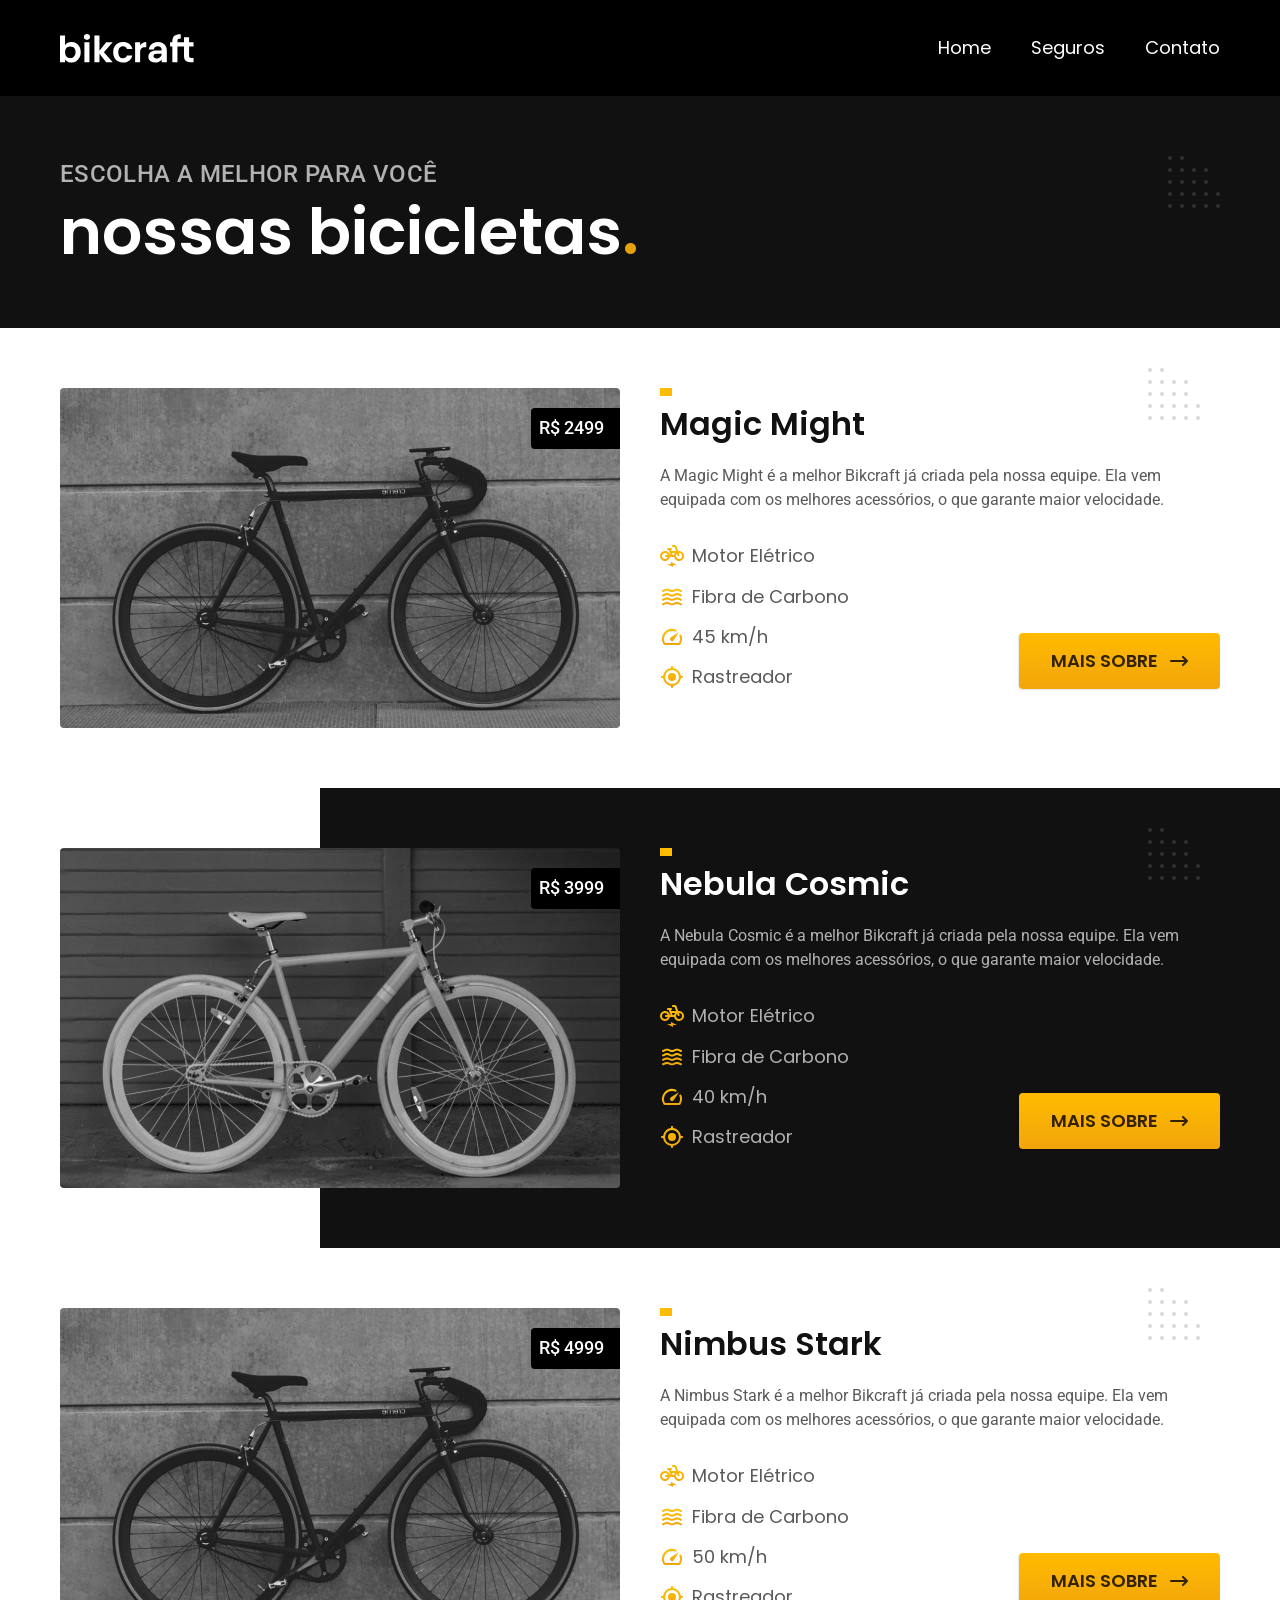
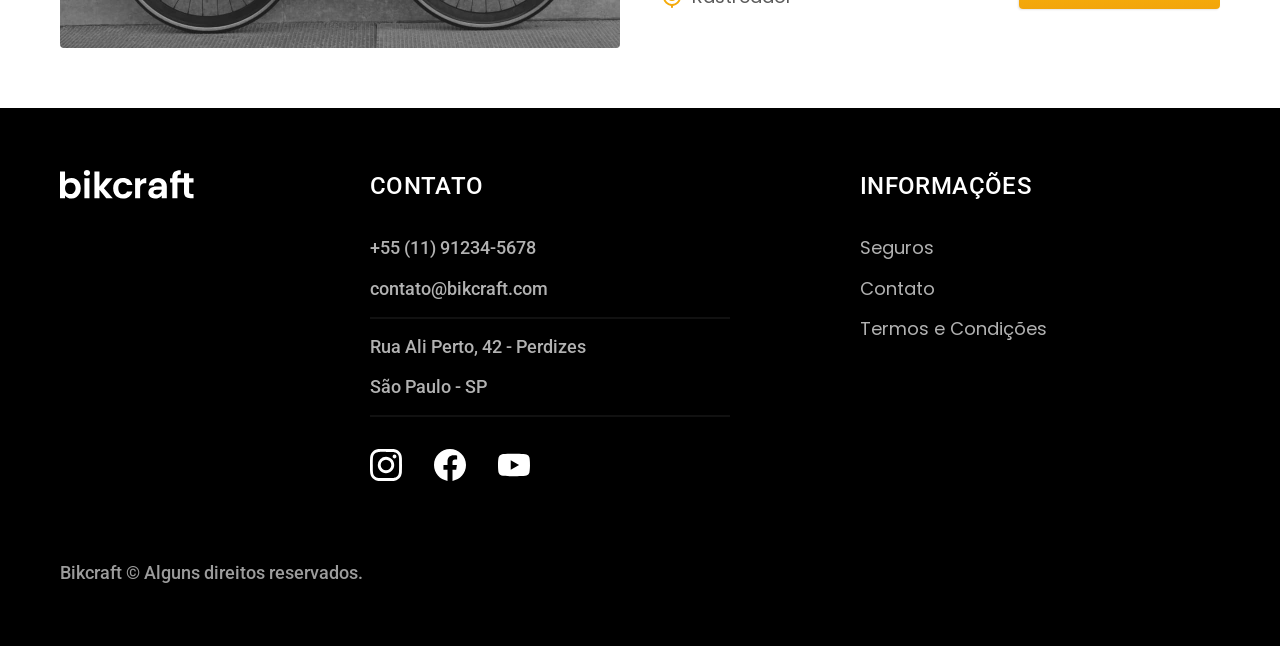
==== bicicletas.html @ 065fa6a9 "otimizacoes" ====
<!DOCTYPE html>
<html lang="pt-br">

<head>
  <meta charset="UTF-8">
  <meta name="viewport" content="width=device-width, initial-scale=1.0">
  <title>Bicicletas | Bikcraft</title>
  <meta name="description" content="Bicicletas Bikcraft.">

  <link rel="preload" href="./css/style.css" as="style">
  <link rel="stylesheet" href="./css/style.css">

  <link rel="preconnect" href="https://fonts.googleapis.com">
  <link rel="preconnect" href="https://fonts.gstatic.com" crossorigin>
  <link href="https://fonts.googleapis.com/css2?family=Merriweather:ital,opsz,wght@0,18..144,900;1,18..144,900&family=Poppins:wght@400;600&family=Roboto:wght@400..500&display=swap" rel="stylesheet">
</head>

<body id="bicicletas">
  <header class="header-bg">
    <div class="header container">
      <a href="./">
        <img src="./img/bikcraft.svg" alt="Bikcraft">
      </a>

      <nav aria-label="primaria">
        <ul class="header-menu font-1-m cor-w">
          <li><a href="./index.html">Home</a></li>
          <li><a href="./seguros.html">Seguros</a></li>
          <li><a href="./contato.html">Contato</a></li>
        </ul>
      </nav>
    </div>
  </header>

  <main>
    <div class="titulo-bg">
      <div class="titulo container">
        <p class="font-2-l-b cor-5">Escolha a melhor para você</p>
        <h1 class="font-1-xxl cor-w">nossas bicicletas<span class="cor-p1">.</span></h1>
      </div>
    </div>

    <div class="bicicletas container">
      <div class="bicicletas-imagem">
        <img src="./img/bicicletas/magic.jpg" alt="Bicicleta Magic">
        <span class="font-2-m cor-w">R$ 2499</span>
      </div>
      <div class="bicicletas-conteudo">
        <h2 class="font-1-xl">Magic Might</h2>
        <p class="font-2-s cor-8">A Magic Might é a melhor Bikcraft já criada pela nossa equipe. Ela vem equipada com os melhores acessórios, o que garante maior velocidade.</p>
        <ul class="font-1-m cor-8">
          <li><img src="./img/icones/eletrica.svg" alt="">
            Motor Elétrico
          </li>
          <li><img src="./img/icones/carbono.svg" alt="">
            Fibra de Carbono
          </li>
          <li><img src="./img/icones/velocidade.svg" alt="">
            45 km/h
          </li>
          <li><img src="./img/icones/rastreador.svg" alt="">
            Rastreador
          </li>
        </ul>
        <a class="botao seta" href="./bicicletas/magic.html">Mais sobre</a>
      </div>
    </div>

    <div class="bicicletas-bg">
      <div class="bicicletas container">
        <div class="bicicletas-imagem">
          <img src="./img/bicicletas/nebula.jpg" alt="Bicicleta Nebula.jpg">
          <span class="font-2-m cor-w">R$ 3999</span>
        </div>
        <div class="bicicletas-conteudo">
          <h2 class="font-1-xl cor-w">Nebula Cosmic</h2>
          <p class="font-2-s cor-5">A Nebula Cosmic é a melhor Bikcraft já criada pela nossa equipe. Ela vem equipada com os melhores acessórios, o que garante maior velocidade.</p>
          <ul class="font-1-m cor-5">
            <li><img src="./img/icones/eletrica.svg" alt="">
              Motor Elétrico
            </li>
            <li><img src="./img/icones/carbono.svg" alt="">
              Fibra de Carbono
            </li>
            <li><img src="./img/icones/velocidade.svg" alt="">
              40 km/h
            </li>
            <li><img src="./img/icones/rastreador.svg" alt="">
              Rastreador
            </li>
          </ul>
          <a class="botao seta" href="./bicicletas/nebula.html">Mais sobre</a>
        </div>
      </div>
    </div>

    <div class="bicicletas container">
      <div class="bicicletas-imagem">
        <img src="./img/bicicletas/magic.jpg" alt="Bicicleta Magic">
        <span class="font-2-m cor-w">R$ 4999</span>
      </div>
      <div class="bicicletas-conteudo">
        <h2 class="font-1-xl">Nimbus Stark</h2>
        <p class="font-2-s cor-8">A Nimbus Stark é a melhor Bikcraft já criada pela nossa equipe. Ela vem equipada com os melhores acessórios, o que garante maior velocidade.</p>
        <ul class="font-1-m cor-8">
          <li><img src="./img/icones/eletrica.svg" alt="">
            Motor Elétrico
          </li>
          <li><img src="./img/icones/carbono.svg" alt="">
            Fibra de Carbono
          </li>
          <li><img src="./img/icones/velocidade.svg" alt="">
            50 km/h
          </li>
          <li><img src="./img/icones/rastreador.svg" alt="">
            Rastreador
          </li>
        </ul>
        <a class="botao seta" href="./bicicletas/nimbus.html">Mais sobre</a>
      </div>
    </div>

  </main>

  <footer class="footer-bg">
    <div class="footer container">
      <img src="./img/bikcraft.svg" alt="Bikcraft">
      <div class="footer-contato">
        <h3 class="font-2-l-b cor-w">Contato</h3>
        <ul class="font-2-m cor-5">
          <li><a href="tel:+5511912345678">+55 (11) 91234-5678</a></li>
          <li><a href="mailto:contato@bikcraft.com">contato@bikcraft.com</a></li>
          <li>Rua Ali Perto, 42 - Perdizes</li>
          <li>São Paulo - SP</li>
        </ul>
        <div class="footer-redes">
          <a href="./">
            <img src="./img/redes/instagram.svg" width="32" height="32" alt="Instagram">
          </a>
          <a href="./">
            <img src="./img/redes/facebook.svg" width="32" height="32" alt="Facebook.svg">
          </a>
          <a href="./">
            <img src="./img/redes/youtube.svg" width="32" height="32" alt="Youtube.svg">
          </a>
        </div>
      </div>
      <div class="footer-infos">
        <h3 class="font-2-l-b cor-w">informações
        </h3>
        <nav>
          <ul class="font-1-m cor-5">
            <li>
            <li><a href="./seguros.html">Seguros</a></li>
            <li><a href="./contato.html">Contato</a></li>
            <li><a href="./termos.html">Termos e Condições</a></li>
            </li>
          </ul>
        </nav>
      </div>
      <p class="footer-copy font-2-m cor-6">Bikcraft © Alguns direitos reservados.</p>
    </div>
  </footer>
</body>

</html>
---- css/style.css ----
@import url("./global/global.css");
@import url("./global/header.css");
@import url("./global/footer.css");

/* Utilidades */
@import url("./utilidades/tipografia.css");
@import url("./utilidades/cores.css");
@import url("./utilidades/componentes.css");
@import url("./utilidades/formulario.css");

/* Home */
@import url("./home/intro.css");
@import url("./home/tecnologia.css");
@import url("./home/parceiros.css");
@import url("./home/depoimento.css");

/* Bicicletas */
@import url("./bicicletas/bicicletas-lista.css");
@import url("./bicicletas/bicicletas.css");

/* Bicicleta */
@import url("./bicicleta/bicicleta.css");
@import url("./bicicleta/seguro.css");

/* Seguros */
@import url("./seguros/seguros.css");
@import url("./seguros/vantagens.css");
@import url("./seguros/perguntas.css");

/* Contato */
@import url("./contato/contato.css");
@import url("./contato/lojas.css");

/* Contato */
@import url("./orcamento/orcamento.css");

/* Termos */
@import url("./termos/termos.css");
---- css/style.css ----
@import url("./global/global.css");
@import url("./global/header.css");
@import url("./global/footer.css");

/* Utilidades */
@import url("./utilidades/tipografia.css");
@import url("./utilidades/cores.css");
@import url("./utilidades/componentes.css");
@import url("./utilidades/formulario.css");

/* Home */
@import url("./home/intro.css");
@import url("./home/tecnologia.css");
@import url("./home/parceiros.css");
@import url("./home/depoimento.css");

/* Bicicletas */
@import url("./bicicletas/bicicletas-lista.css");
@import url("./bicicletas/bicicletas.css");

/* Bicicleta */
@import url("./bicicleta/bicicleta.css");
@import url("./bicicleta/seguro.css");

/* Seguros */
@import url("./seguros/seguros.css");
@import url("./seguros/vantagens.css");
@import url("./seguros/perguntas.css");

/* Contato */
@import url("./contato/contato.css");
@import url("./contato/lojas.css");

/* Contato */
@import url("./orcamento/orcamento.css");

/* Termos */
@import url("./termos/termos.css");
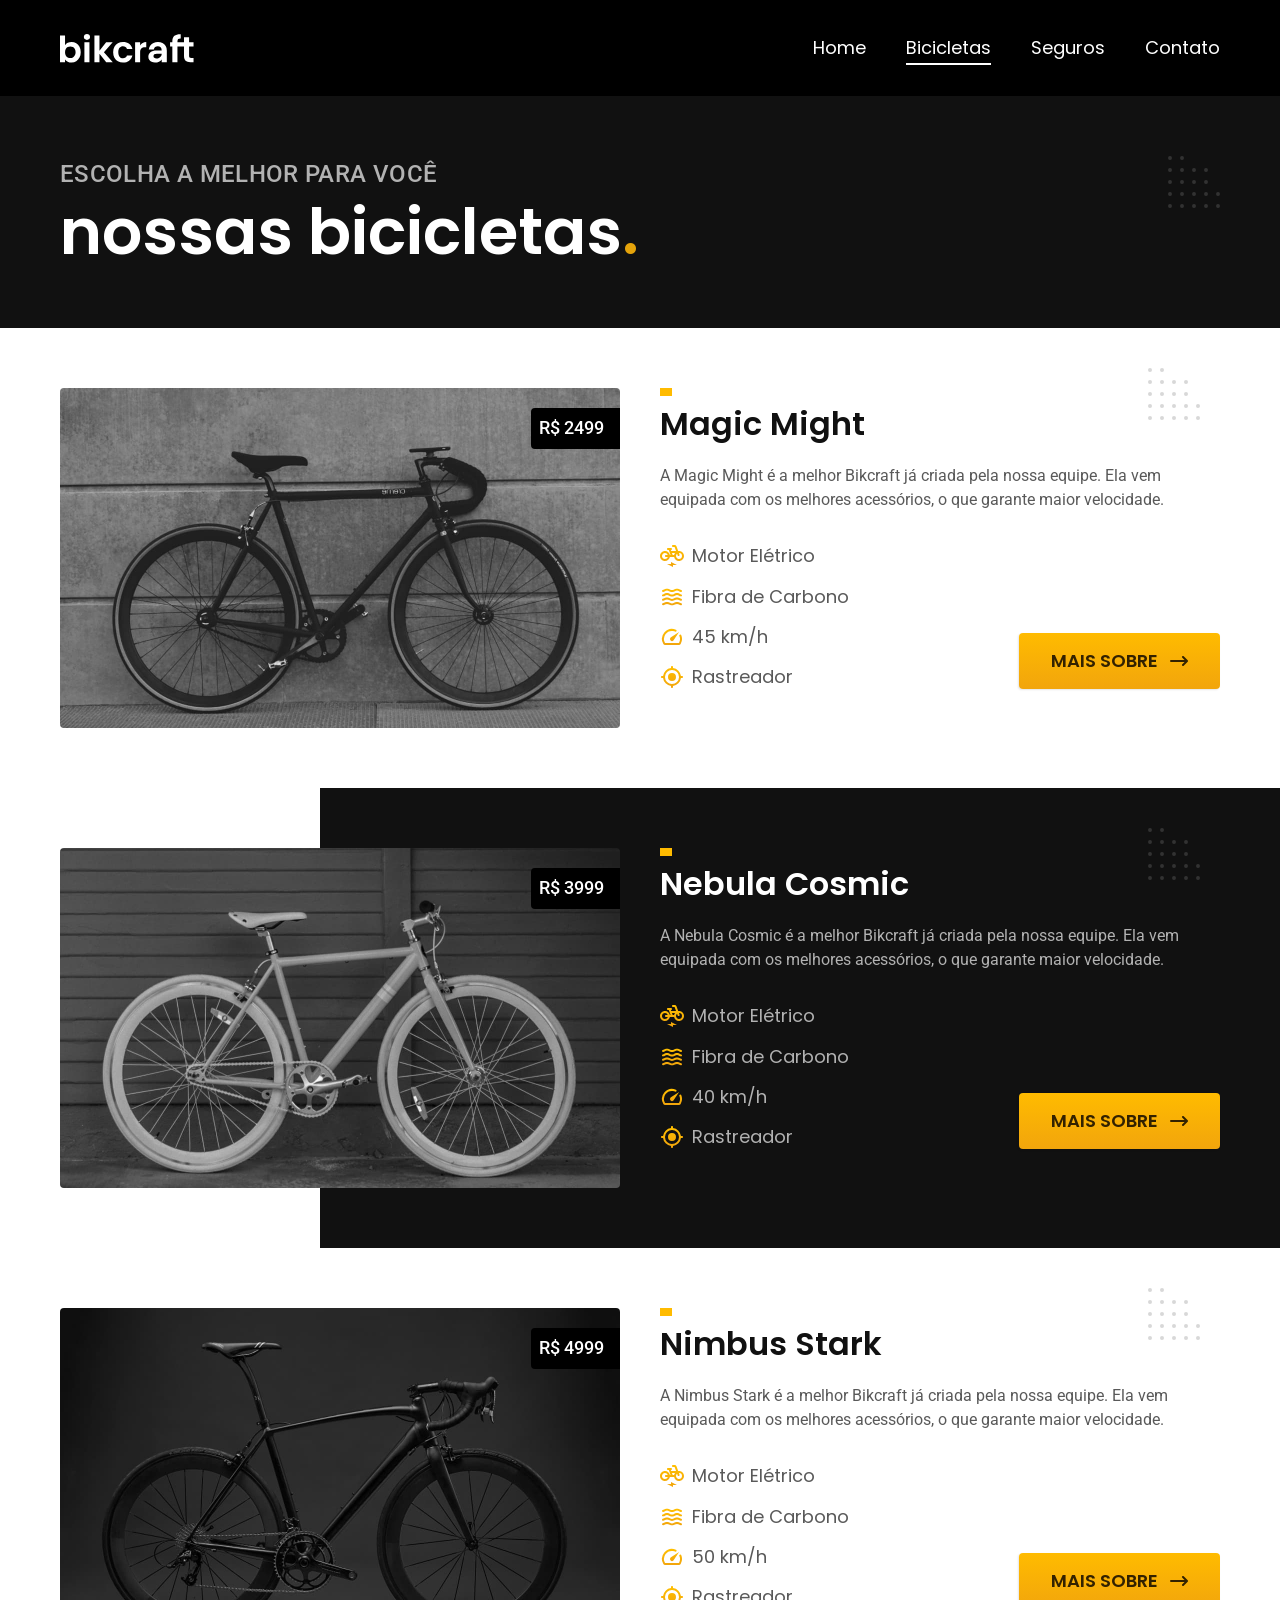
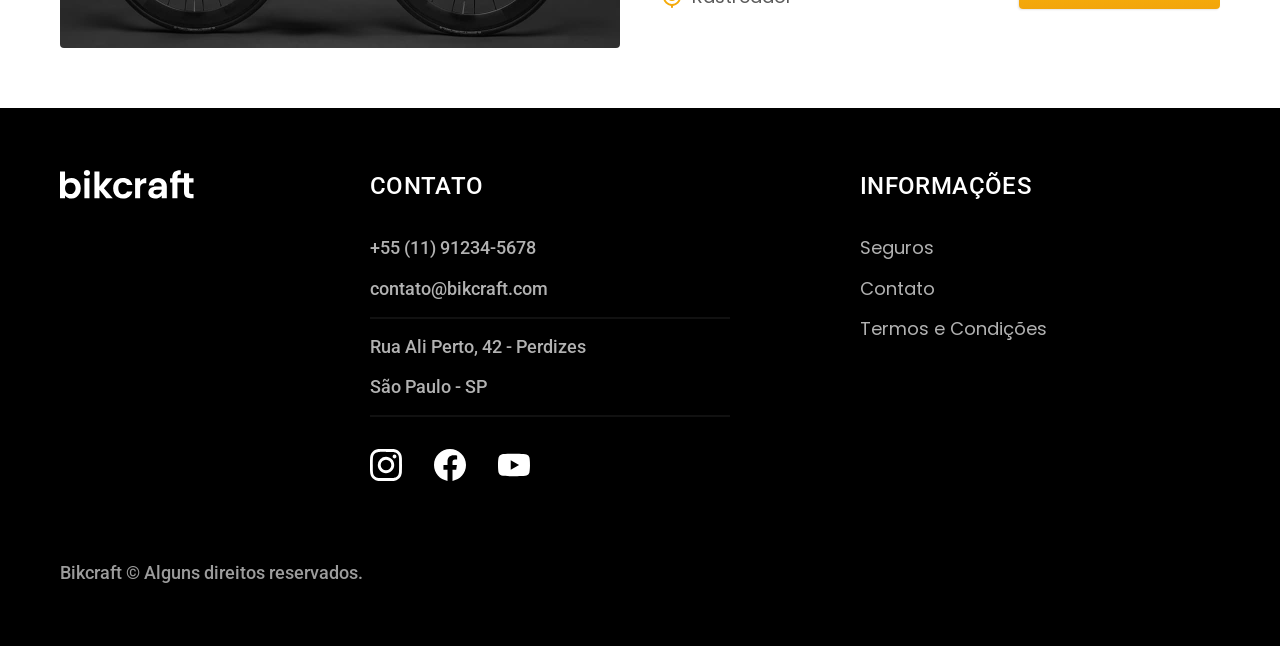
==== commit ff8afcfa: "orcamento-JavaScript" ====
--- a/bicicletas.html
+++ b/bicicletas.html
@@ -1,166 +1,169 @@
-<!DOCTYPE html>
-<html lang="pt-br">
-
-<head>
-  <meta charset="UTF-8">
-  <meta name="viewport" content="width=device-width, initial-scale=1.0">
-  <title>Bicicletas | Bikcraft</title>
-  <meta name="description" content="Bicicletas Bikcraft.">
-
-  <link rel="preload" href="./css/style.css" as="style">
-  <link rel="stylesheet" href="./css/style.css">
-
-  <link rel="preconnect" href="https://fonts.googleapis.com">
-  <link rel="preconnect" href="https://fonts.gstatic.com" crossorigin>
-  <link href="https://fonts.googleapis.com/css2?family=Merriweather:ital,opsz,wght@0,18..144,900;1,18..144,900&family=Poppins:wght@400;600&family=Roboto:wght@400..500&display=swap" rel="stylesheet">
-</head>
-
-<body id="bicicletas">
-  <header class="header-bg">
-    <div class="header container">
-      <a href="./">
-        <img src="./img/bikcraft.svg" alt="Bikcraft">
-      </a>
-
-      <nav aria-label="primaria">
-        <ul class="header-menu font-1-m cor-w">
-          <li><a href="./index.html">Home</a></li>
-          <li><a href="./seguros.html">Seguros</a></li>
-          <li><a href="./contato.html">Contato</a></li>
-        </ul>
-      </nav>
-    </div>
-  </header>
-
-  <main>
-    <div class="titulo-bg">
-      <div class="titulo container">
-        <p class="font-2-l-b cor-5">Escolha a melhor para você</p>
-        <h1 class="font-1-xxl cor-w">nossas bicicletas<span class="cor-p1">.</span></h1>
-      </div>
-    </div>
-
-    <div class="bicicletas container">
-      <div class="bicicletas-imagem">
-        <img src="./img/bicicletas/magic.jpg" alt="Bicicleta Magic">
-        <span class="font-2-m cor-w">R$ 2499</span>
-      </div>
-      <div class="bicicletas-conteudo">
-        <h2 class="font-1-xl">Magic Might</h2>
-        <p class="font-2-s cor-8">A Magic Might é a melhor Bikcraft já criada pela nossa equipe. Ela vem equipada com os melhores acessórios, o que garante maior velocidade.</p>
-        <ul class="font-1-m cor-8">
-          <li><img src="./img/icones/eletrica.svg" alt="">
-            Motor Elétrico
-          </li>
-          <li><img src="./img/icones/carbono.svg" alt="">
-            Fibra de Carbono
-          </li>
-          <li><img src="./img/icones/velocidade.svg" alt="">
-            45 km/h
-          </li>
-          <li><img src="./img/icones/rastreador.svg" alt="">
-            Rastreador
-          </li>
-        </ul>
-        <a class="botao seta" href="./bicicletas/magic.html">Mais sobre</a>
-      </div>
-    </div>
-
-    <div class="bicicletas-bg">
-      <div class="bicicletas container">
-        <div class="bicicletas-imagem">
-          <img src="./img/bicicletas/nebula.jpg" alt="Bicicleta Nebula.jpg">
-          <span class="font-2-m cor-w">R$ 3999</span>
-        </div>
-        <div class="bicicletas-conteudo">
-          <h2 class="font-1-xl cor-w">Nebula Cosmic</h2>
-          <p class="font-2-s cor-5">A Nebula Cosmic é a melhor Bikcraft já criada pela nossa equipe. Ela vem equipada com os melhores acessórios, o que garante maior velocidade.</p>
-          <ul class="font-1-m cor-5">
-            <li><img src="./img/icones/eletrica.svg" alt="">
-              Motor Elétrico
-            </li>
-            <li><img src="./img/icones/carbono.svg" alt="">
-              Fibra de Carbono
-            </li>
-            <li><img src="./img/icones/velocidade.svg" alt="">
-              40 km/h
-            </li>
-            <li><img src="./img/icones/rastreador.svg" alt="">
-              Rastreador
-            </li>
-          </ul>
-          <a class="botao seta" href="./bicicletas/nebula.html">Mais sobre</a>
-        </div>
-      </div>
-    </div>
-
-    <div class="bicicletas container">
-      <div class="bicicletas-imagem">
-        <img src="./img/bicicletas/magic.jpg" alt="Bicicleta Magic">
-        <span class="font-2-m cor-w">R$ 4999</span>
-      </div>
-      <div class="bicicletas-conteudo">
-        <h2 class="font-1-xl">Nimbus Stark</h2>
-        <p class="font-2-s cor-8">A Nimbus Stark é a melhor Bikcraft já criada pela nossa equipe. Ela vem equipada com os melhores acessórios, o que garante maior velocidade.</p>
-        <ul class="font-1-m cor-8">
-          <li><img src="./img/icones/eletrica.svg" alt="">
-            Motor Elétrico
-          </li>
-          <li><img src="./img/icones/carbono.svg" alt="">
-            Fibra de Carbono
-          </li>
-          <li><img src="./img/icones/velocidade.svg" alt="">
-            50 km/h
-          </li>
-          <li><img src="./img/icones/rastreador.svg" alt="">
-            Rastreador
-          </li>
-        </ul>
-        <a class="botao seta" href="./bicicletas/nimbus.html">Mais sobre</a>
-      </div>
-    </div>
-
-  </main>
-
-  <footer class="footer-bg">
-    <div class="footer container">
-      <img src="./img/bikcraft.svg" alt="Bikcraft">
-      <div class="footer-contato">
-        <h3 class="font-2-l-b cor-w">Contato</h3>
-        <ul class="font-2-m cor-5">
-          <li><a href="tel:+5511912345678">+55 (11) 91234-5678</a></li>
-          <li><a href="mailto:contato@bikcraft.com">contato@bikcraft.com</a></li>
-          <li>Rua Ali Perto, 42 - Perdizes</li>
-          <li>São Paulo - SP</li>
-        </ul>
-        <div class="footer-redes">
-          <a href="./">
-            <img src="./img/redes/instagram.svg" width="32" height="32" alt="Instagram">
-          </a>
-          <a href="./">
-            <img src="./img/redes/facebook.svg" width="32" height="32" alt="Facebook.svg">
-          </a>
-          <a href="./">
-            <img src="./img/redes/youtube.svg" width="32" height="32" alt="Youtube.svg">
-          </a>
-        </div>
-      </div>
-      <div class="footer-infos">
-        <h3 class="font-2-l-b cor-w">informações
-        </h3>
-        <nav>
-          <ul class="font-1-m cor-5">
-            <li>
-            <li><a href="./seguros.html">Seguros</a></li>
-            <li><a href="./contato.html">Contato</a></li>
-            <li><a href="./termos.html">Termos e Condições</a></li>
-            </li>
-          </ul>
-        </nav>
-      </div>
-      <p class="footer-copy font-2-m cor-6">Bikcraft © Alguns direitos reservados.</p>
-    </div>
-  </footer>
-</body>
-
+<!DOCTYPE html>
+<html lang="pt-br">
+
+<head>
+  <meta charset="UTF-8">
+  <meta name="viewport" content="width=device-width, initial-scale=1.0">
+  <title>Bicicletas | Bikcraft</title>
+  <meta name="description" content="Bicicletas Bikcraft.">
+
+  <link rel="preload" href="./css/style.css" as="style">
+  <link rel="stylesheet" href="./css/style.css">
+
+  <link rel="preconnect" href="https://fonts.googleapis.com">
+  <link rel="preconnect" href="https://fonts.gstatic.com" crossorigin>
+  <link href="https://fonts.googleapis.com/css2?family=Merriweather:ital,opsz,wght@0,18..144,900;1,18..144,900&family=Poppins:wght@400;600&family=Roboto:wght@400..500&display=swap" rel="stylesheet">
+</head>
+
+<body id="bicicletas">
+  <header class="header-bg">
+    <div class="header container">
+      <a href="./">
+        <img src="./img/bikcraft.svg" alt="Bikcraft">
+      </a>
+
+      <nav aria-label="primaria">
+        <ul class="header-menu font-1-m cor-w">
+          <li><a href="./index.html">Home</a></li>
+          <li><a href="./bicicletas.html">Bicicletas</a></li>
+          <li><a href="./seguros.html">Seguros</a></li>
+          <li><a href="./contato.html">Contato</a></li>
+        </ul>
+      </nav>
+    </div>
+  </header>
+
+  <main>
+    <div class="titulo-bg">
+      <div class="titulo container">
+        <p class="font-2-l-b cor-5">Escolha a melhor para você</p>
+        <h1 class="font-1-xxl cor-w">nossas bicicletas<span class="cor-p1">.</span></h1>
+      </div>
+    </div>
+
+    <div class="bicicletas container">
+      <div class="bicicletas-imagem">
+        <img src="./img/bicicletas/magic.jpg" alt="Bicicleta Magic">
+        <span class="font-2-m cor-w">R$ 2499</span>
+      </div>
+      <div class="bicicletas-conteudo">
+        <h2 class="font-1-xl">Magic Might</h2>
+        <p class="font-2-s cor-8">A Magic Might é a melhor Bikcraft já criada pela nossa equipe. Ela vem equipada com os melhores acessórios, o que garante maior velocidade.</p>
+        <ul class="font-1-m cor-8">
+          <li><img src="./img/icones/eletrica.svg" alt="">
+            Motor Elétrico
+          </li>
+          <li><img src="./img/icones/carbono.svg" alt="">
+            Fibra de Carbono
+          </li>
+          <li><img src="./img/icones/velocidade.svg" alt="">
+            45 km/h
+          </li>
+          <li><img src="./img/icones/rastreador.svg" alt="">
+            Rastreador
+          </li>
+        </ul>
+        <a class="botao seta" href="./bicicletas/magic.html">Mais sobre</a>
+      </div>
+    </div>
+
+    <div class="bicicletas-bg">
+      <div class="bicicletas container">
+        <div class="bicicletas-imagem">
+          <img src="./img/bicicletas/nebula.jpg" alt="Bicicleta Nebula.jpg">
+          <span class="font-2-m cor-w">R$ 3999</span>
+        </div>
+        <div class="bicicletas-conteudo">
+          <h2 class="font-1-xl cor-w">Nebula Cosmic</h2>
+          <p class="font-2-s cor-5">A Nebula Cosmic é a melhor Bikcraft já criada pela nossa equipe. Ela vem equipada com os melhores acessórios, o que garante maior velocidade.</p>
+          <ul class="font-1-m cor-5">
+            <li><img src="./img/icones/eletrica.svg" alt="">
+              Motor Elétrico
+            </li>
+            <li><img src="./img/icones/carbono.svg" alt="">
+              Fibra de Carbono
+            </li>
+            <li><img src="./img/icones/velocidade.svg" alt="">
+              40 km/h
+            </li>
+            <li><img src="./img/icones/rastreador.svg" alt="">
+              Rastreador
+            </li>
+          </ul>
+          <a class="botao seta" href="./bicicletas/nebula.html">Mais sobre</a>
+        </div>
+      </div>
+    </div>
+
+    <div class="bicicletas container">
+      <div class="bicicletas-imagem">
+        <img src="./img/bicicletas/nimbus.jpg" alt="Bicicleta Nimbus">
+        <span class="font-2-m cor-w">R$ 4999</span>
+      </div>
+      <div class="bicicletas-conteudo">
+        <h2 class="font-1-xl">Nimbus Stark</h2>
+        <p class="font-2-s cor-8">A Nimbus Stark é a melhor Bikcraft já criada pela nossa equipe. Ela vem equipada com os melhores acessórios, o que garante maior velocidade.</p>
+        <ul class="font-1-m cor-8">
+          <li><img src="./img/icones/eletrica.svg" alt="">
+            Motor Elétrico
+          </li>
+          <li><img src="./img/icones/carbono.svg" alt="">
+            Fibra de Carbono
+          </li>
+          <li><img src="./img/icones/velocidade.svg" alt="">
+            50 km/h
+          </li>
+          <li><img src="./img/icones/rastreador.svg" alt="">
+            Rastreador
+          </li>
+        </ul>
+        <a class="botao seta" href="./bicicletas/nimbus.html">Mais sobre</a>
+      </div>
+    </div>
+
+  </main>
+
+  <footer class="footer-bg">
+    <div class="footer container">
+      <img src="./img/bikcraft.svg" alt="Bikcraft">
+      <div class="footer-contato">
+        <h3 class="font-2-l-b cor-w">Contato</h3>
+        <ul class="font-2-m cor-5">
+          <li><a href="tel:+5511912345678">+55 (11) 91234-5678</a></li>
+          <li><a href="mailto:contato@bikcraft.com">contato@bikcraft.com</a></li>
+          <li>Rua Ali Perto, 42 - Perdizes</li>
+          <li>São Paulo - SP</li>
+        </ul>
+        <div class="footer-redes">
+          <a href="./">
+            <img src="./img/redes/instagram.svg" width="32" height="32" alt="Instagram">
+          </a>
+          <a href="./">
+            <img src="./img/redes/facebook.svg" width="32" height="32" alt="Facebook.svg">
+          </a>
+          <a href="./">
+            <img src="./img/redes/youtube.svg" width="32" height="32" alt="Youtube.svg">
+          </a>
+        </div>
+      </div>
+      <div class="footer-infos">
+        <h3 class="font-2-l-b cor-w">informações
+        </h3>
+        <nav>
+          <ul class="font-1-m cor-5">
+            <li>
+            <li><a href="./seguros.html">Seguros</a></li>
+            <li><a href="./contato.html">Contato</a></li>
+            <li><a href="./termos.html">Termos e Condições</a></li>
+            </li>
+          </ul>
+        </nav>
+      </div>
+      <p class="footer-copy font-2-m cor-6">Bikcraft © Alguns direitos reservados.</p>
+    </div>
+  </footer>
+
+  <script src="./js/script.js"></script>
+</body>
+
 </html>
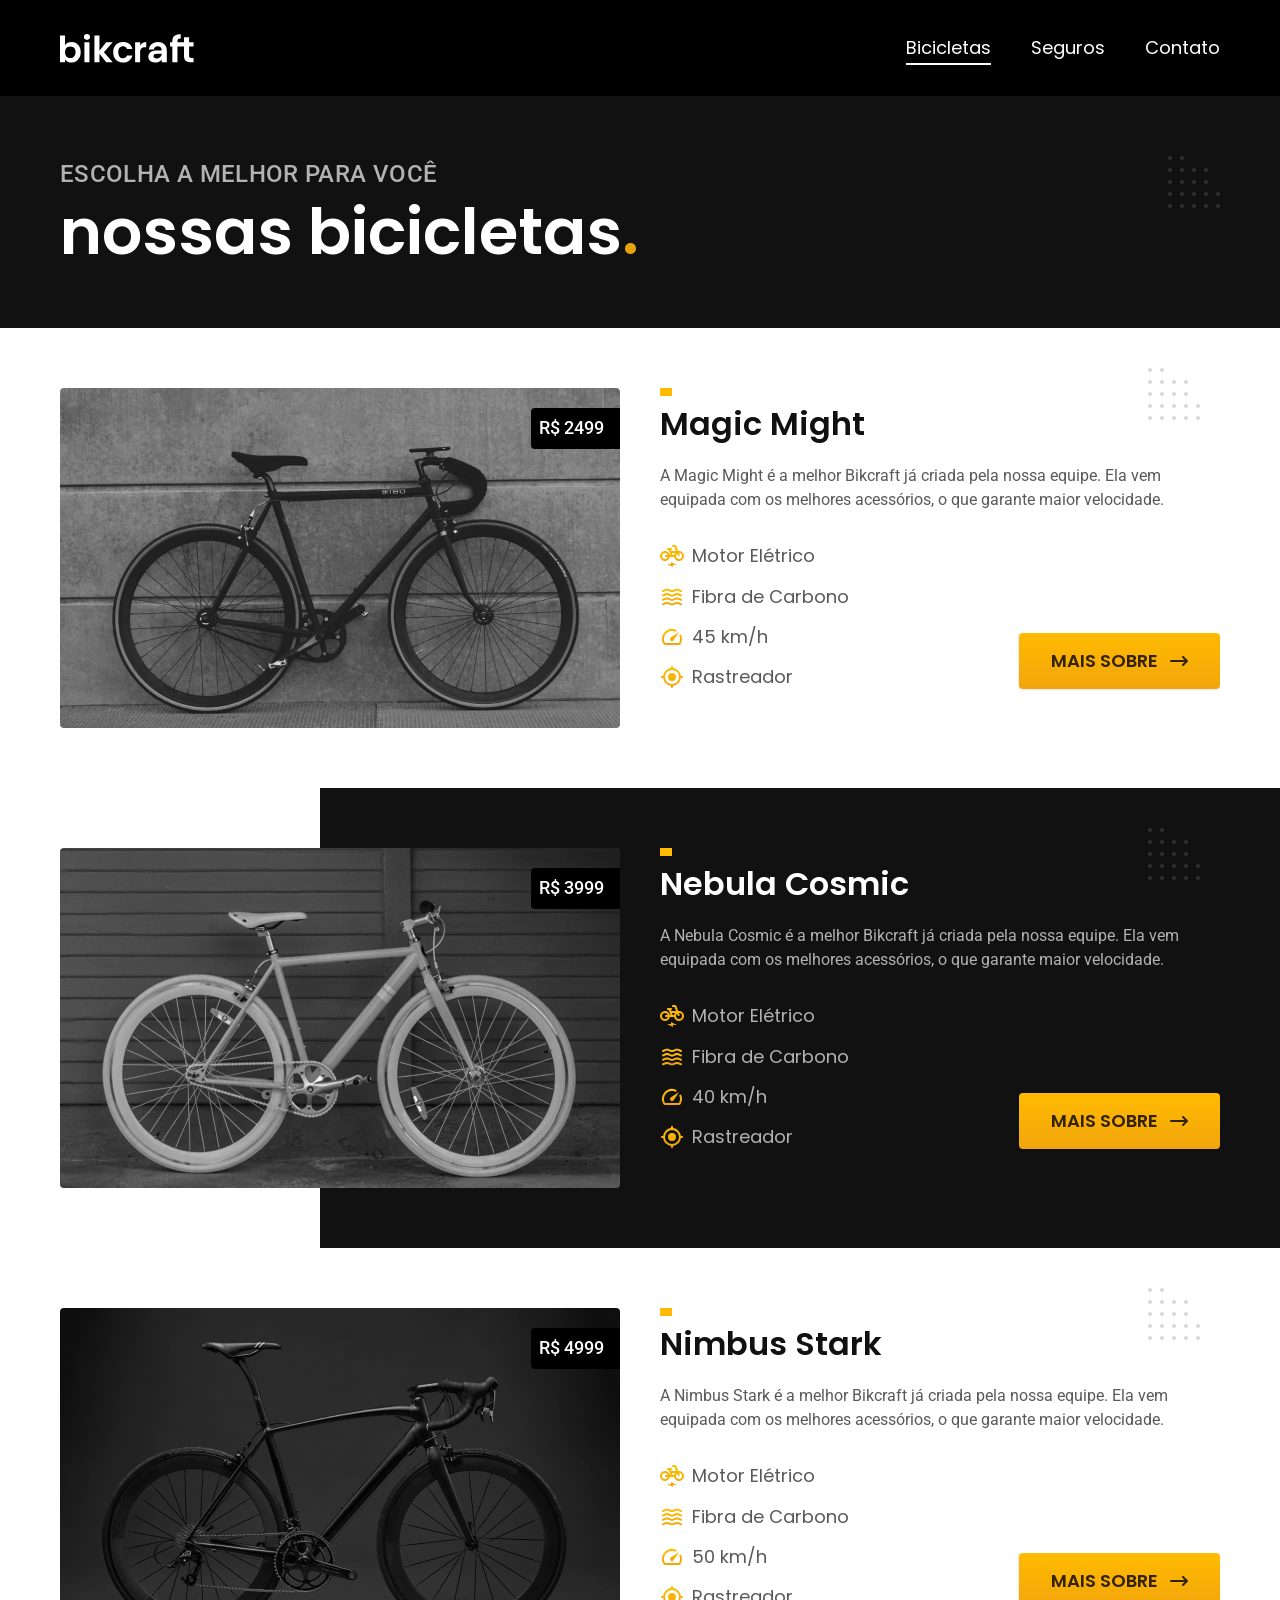
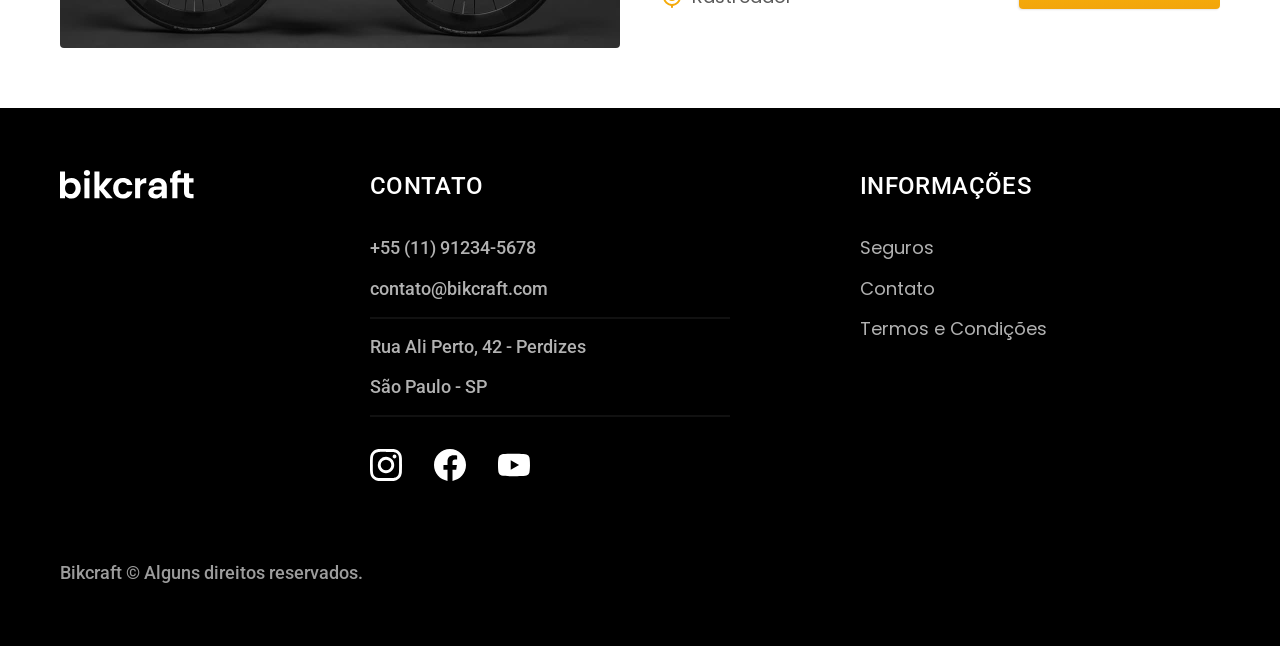
==== commit 455f2164: "ajustes-header" ====
--- a/bicicletas.html
+++ b/bicicletas.html
@@ -24,7 +24,6 @@
 
       <nav aria-label="primaria">
         <ul class="header-menu font-1-m cor-w">
-          <li><a href="./index.html">Home</a></li>
           <li><a href="./bicicletas.html">Bicicletas</a></li>
           <li><a href="./seguros.html">Seguros</a></li>
           <li><a href="./contato.html">Contato</a></li>
